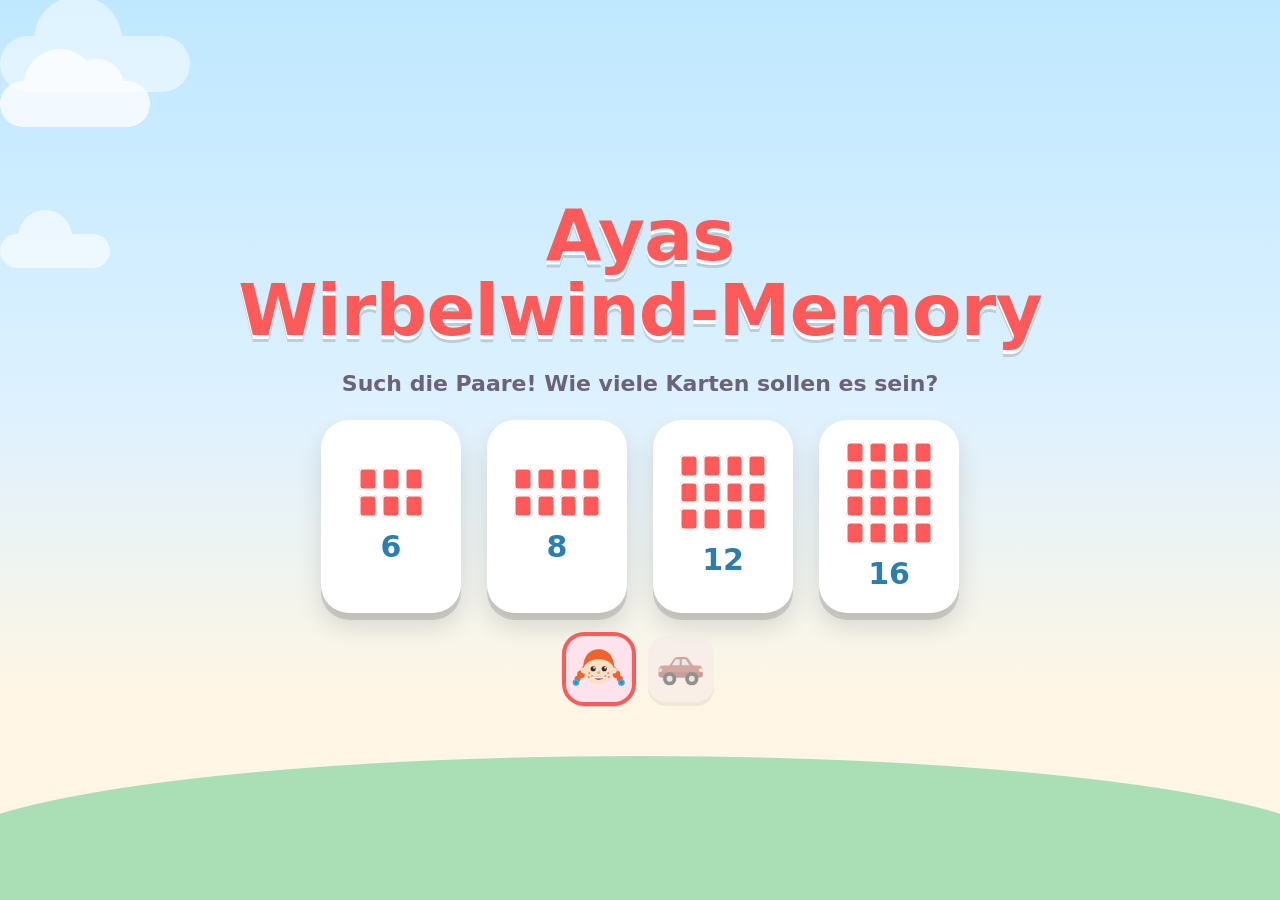
==== games/memory/index.html @ cf398a58 "Memory game for Aya: engine, two themes, offline support A static, dependency-free memory game aimed" ====
<!DOCTYPE html>
<html lang="de">
<head>
<meta charset="utf-8">
<meta name="viewport" content="width=device-width, initial-scale=1, maximum-scale=1, user-scalable=no, viewport-fit=cover">
<meta name="theme-color" content="#BFE8FF">
<meta name="description" content="Ein Memory-Spiel fuer kleine Kinder - Maus und Touchscreen.">
<title>Ayas Wirbelwind-Memory</title>

<link rel="manifest" href="manifest.webmanifest">
<meta name="mobile-web-app-capable" content="yes">
<meta name="apple-mobile-web-app-capable" content="yes">
<meta name="apple-mobile-web-app-status-bar-style" content="black-translucent">
<link rel="apple-touch-icon" href="icons/icon-192.png">
<link rel="icon" href="icons/icon.svg" type="image/svg+xml">

<link rel="stylesheet" href="../../shared/cbb-tokens.css">
<link rel="stylesheet" href="../../shared/kids-ui.css">
<link rel="stylesheet" href="css/game.css">
</head>
<body>

<div class="sky" aria-hidden="true">
  <div class="cloud c1"></div>
  <div class="cloud c2"></div>
  <div class="cloud c3"></div>
</div>

<div class="app">

  <!-- ============ START ============ -->
  <section id="screen-start" class="screen" aria-label="Spiel starten">
    <h1 id="title" class="title">Memory</h1>
    <p class="subtitle">Such die Paare! Wie viele Karten sollen es sein?</p>
    <div id="levels"></div>
    <div id="themes" class="themes" role="group" aria-label="Bilder auswaehlen"></div>
  </section>

  <!-- ============ GAME ============ -->
  <section id="screen-game" class="screen" aria-label="Spielfeld" aria-hidden="true">
    <header class="topbar">
      <button id="btn-home" class="icon-btn" type="button" aria-label="Zurueck zur Auswahl">
        <svg viewBox="0 0 24 24" aria-hidden="true">
          <path fill="currentColor" d="M12 3 2 12h3v9h6v-6h2v6h6v-9h3z"/>
        </svg>
      </button>

      <div id="progress" class="progress" role="img" aria-label="Fortschritt"></div>

      <div class="topbar-right">
        <button id="btn-sound" class="icon-btn" type="button" aria-pressed="false" aria-label="Ton ausschalten">
          <svg class="icon-on" viewBox="0 0 24 24" aria-hidden="true">
            <path fill="currentColor" d="M4 9v6h4l5 4V5L8 9zm12.5 3a4.5 4.5 0 0 0-2.5-4v8a4.5 4.5 0 0 0 2.5-4m-2.5 7.9A7 7 0 0 0 14 4.1v2.1a5 5 0 0 1 0 9.6z"/>
          </svg>
          <svg class="icon-off" viewBox="0 0 24 24" aria-hidden="true">
            <path fill="currentColor" d="M4 9v6h4l5 4V5L8 9zm17 1.4L19.6 9 17 11.6 14.4 9 13 10.4l2.6 2.6L13 15.6 14.4 17 17 14.4 19.6 17 21 15.6 18.4 13z"/>
          </svg>
        </button>

        <button id="btn-full" class="icon-btn" type="button" aria-pressed="false" aria-label="Vollbild starten">
          <svg class="icon-on" viewBox="0 0 24 24" aria-hidden="true">
            <path fill="currentColor" d="M3 3h7v2.6H5.6V10H3zm11 0h7v7h-2.6V5.6H14zM3 14h2.6v4.4H10V21H3zm15.4 0H21v7h-7v-2.6h4.4z"/>
          </svg>
          <svg class="icon-off" viewBox="0 0 24 24" aria-hidden="true">
            <path fill="currentColor" d="M10 3v7H3V7.4h4.4V3zm4 0h2.6v4.4H21V10h-7zM3 14h7v7H7.4v-4.4H3zm11 0h7v2.6h-4.4V21H14z"/>
          </svg>
        </button>
      </div>
    </header>

    <div id="board">
      <div id="grid" class="grid"></div>
    </div>
  </section>

  <!-- ============ WIN ============ -->
  <section id="screen-win" class="screen" aria-label="Geschafft" aria-hidden="true">
    <div id="win-hero" class="win-hero" aria-hidden="true"></div>
    <h2 class="win-title">Geschafft!</h2>
    <div class="win-actions">
      <button id="btn-again" class="kid-btn" type="button">
        <svg viewBox="0 0 24 24" aria-hidden="true">
          <path d="M12 5V2L7.5 6.5 12 11V8a5 5 0 1 1-5 5H4a8 8 0 1 0 8-8"/>
        </svg>
        Nochmal
      </button>
      <button id="btn-other" class="kid-btn" type="button">
        <svg viewBox="0 0 24 24" aria-hidden="true">
          <path d="M3 3h8v8H3zm10 0h8v8h-8zM3 13h8v8H3zm10 0h8v8h-8z"/>
        </svg>
        Andere Karten
      </button>
    </div>
  </section>

</div>

<canvas id="confetti" aria-hidden="true"></canvas>
<div id="fx" aria-hidden="true"></div>

<!-- registry first, then one file per theme -->
<script src="js/themes.js"></script>
<script src="js/themes/wirbelwind.js"></script>
<script src="js/themes/fahrzeuge.js"></script>

<script src="js/audio.js"></script>
<script src="js/confetti.js"></script>
<script src="js/game.js"></script>
<script src="js/pwa.js"></script>
</body>
</html>
---- shared/cbb-tokens.css ----
/* ============================================================
   cbb-digital.com — shared design tokens
   Used by every game under *.cbb-digital.com
   ------------------------------------------------------------
   TODO(christian): replace the PLACEHOLDER brand values below
   with the real cbb-digital CI once available. Everything else
   in this file (spacing, radii, motion) is safe to keep.
   ============================================================ */

:root {
  /* --- Brand (PLACEHOLDER) ------------------------------- */
  --cbb-brand:        #1f6feb;
  --cbb-brand-dark:   #12489c;
  --cbb-ink:          #16141f;
  --cbb-paper:        #ffffff;
  --cbb-muted:        #6b6878;

  /* --- Playful palette (kids games) ----------------------- */
  --toy-red:      #ff5a5a;
  --toy-red-dk:   #d83a3a;
  --toy-yellow:   #ffc93c;
  --toy-orange:   #f2622b;
  --toy-blue:     #3fa7e0;
  --toy-blue-dk:  #2a7fb0;
  --toy-green:    #57c785;
  --toy-plum:     #8a63c9;
  --toy-pink:     #ff8fb1;
  --toy-cream:    #fff6e5;
  --toy-sand:     #ffe9c2;
  --toy-ink:      #2e2a3b;
  --toy-gold:     #f3b52c;

  /* --- Themeable surface ----------------------------------
     A game theme overwrites these at runtime (see themes.js).
     The values here are the fallback, so the page still looks
     right if a theme fails to load.                          */
  --sky-top:    #BFE8FF;
  --sky-mid:    #DDF1FF;
  --sky-bottom: #FFF6E5;
  --meadow:     #57C785;
  --back-a:     #FF5A5A;
  --back-b:     #FFF3F3;
  --back-badge: #F3B52C;
  --title-ink:  #FF5A5A;
  --accent:     #3FA7E0;

  /* --- Geometry ------------------------------------------- */
  --r-sm: 10px;
  --r-md: 18px;
  --r-lg: 28px;
  --r-pill: 999px;

  /* --- Motion --------------------------------------------- */
  --ease-spring: cubic-bezier(.34, 1.56, .64, 1);
  --ease-out:    cubic-bezier(.22, .61, .36, 1);
  --dur-fast:   160ms;
  --dur-med:    340ms;
  --dur-flip:   460ms;

  /* --- Depth ---------------------------------------------- */
  --shadow-card: 0 6px 0 rgba(0,0,0,.14), 0 12px 24px rgba(0,0,0,.18);
  --shadow-lift: 0 10px 0 rgba(0,0,0,.14), 0 20px 36px rgba(0,0,0,.22);
}

@media (prefers-reduced-motion: reduce) {
  :root { --dur-fast: 1ms; --dur-med: 1ms; --dur-flip: 1ms; }
}
---- shared/kids-ui.css ----
/* ============================================================
   kids-ui.css — shared primitives for all "Aya Spiele"
   Toddler-proof defaults: no scroll, no zoom, no text selection,
   no accidental browser gestures, huge hit areas.
   ============================================================ */

*, *::before, *::after { box-sizing: border-box; }

/* `hidden` must beat the display values set further down, otherwise
   hiding a grid/flex button in JS silently does nothing. */
[hidden] { display: none !important; }

html, body {
  height: 100%;
  margin: 0;
  padding: 0;
  overflow: hidden;                 /* a 3-year-old must never scroll away */
  overscroll-behavior: none;
  background: var(--toy-cream);
  color: var(--toy-ink);
  font-family: "Baloo 2", "Comic Sans MS", "Segoe UI Rounded",
               "Trebuchet MS", system-ui, sans-serif;
  -webkit-font-smoothing: antialiased;
}

body {
  /* kill every touch gesture we do not want on a touchscreen PC */
  touch-action: manipulation;
  -webkit-user-select: none;
  user-select: none;
  -webkit-tap-highlight-color: transparent;
  -webkit-touch-callout: none;
}

img, svg { display: block; max-width: 100%; pointer-events: none; }

/* ---------- Big friendly button ---------- */
.kid-btn {
  appearance: none;
  border: none;
  cursor: pointer;
  font: inherit;
  font-weight: 800;
  color: #fff;
  background: var(--toy-blue);
  border-radius: var(--r-pill);
  padding: 0.7em 1.4em;
  min-width: 64px;
  min-height: 64px;                 /* >= 44px WCAG, generous for small hands */
  box-shadow: 0 6px 0 rgba(0,0,0,.18);
  transition: transform var(--dur-fast) var(--ease-spring),
              box-shadow var(--dur-fast) var(--ease-out),
              filter var(--dur-fast) var(--ease-out);
  touch-action: manipulation;
}
.kid-btn:hover   { filter: brightness(1.06); transform: translateY(-2px); }
.kid-btn:active  { transform: translateY(4px); box-shadow: 0 2px 0 rgba(0,0,0,.18); }
.kid-btn:focus-visible { outline: 4px solid var(--toy-ink); outline-offset: 4px; }

/* ---------- Small round icon button (parent controls) ---------- */
.icon-btn {
  appearance: none; border: none; cursor: pointer;
  width: 52px; height: 52px;
  display: grid; place-items: center;
  border-radius: 50%;
  background: rgba(255,255,255,.72);
  color: var(--toy-ink);
  box-shadow: 0 3px 0 rgba(0,0,0,.12);
  transition: transform var(--dur-fast) var(--ease-spring),
              background var(--dur-fast) var(--ease-out);
  touch-action: manipulation;
}
.icon-btn:hover  { background: #fff; transform: translateY(-2px); }
.icon-btn:active { transform: translateY(2px); }
.icon-btn:focus-visible { outline: 4px solid var(--toy-ink); outline-offset: 3px; }
.icon-btn svg { width: 26px; height: 26px; }

.visually-hidden {
  position: absolute; width: 1px; height: 1px;
  margin: -1px; padding: 0; overflow: hidden;
  clip: rect(0 0 0 0); white-space: nowrap; border: 0;
}
---- games/memory/css/game.css ----
/* ============================================================
   game.css - "Ayas Wirbelwind-Memory"
   ------------------------------------------------------------
   Transform layering, so nothing fights over `transform`:
     .card        -> keyframe animations (deal / float / wobble / wave)
     .card-inner  -> pointer state + flip, composed from CSS variables
     .face        -> flat, never transformed except the static 180deg
   ============================================================ */

/* ---------- stage ------------------------------------------------- */

.app {
  position: fixed;
  inset: 0;
  display: flex;
  flex-direction: column;
}

.sky {
  position: fixed;
  inset: 0;
  z-index: 0;
  background: linear-gradient(180deg,
              var(--sky-top) 0%, var(--sky-mid) 44%, var(--sky-bottom) 78%);
  overflow: hidden;
  transition: background var(--dur-med) var(--ease-out);
}
.sky::after {                       /* meadow along the bottom edge */
  content: '';
  position: absolute;
  left: -5%; right: -5%; bottom: -6%;
  height: 22%;
  background: var(--meadow);
  border-radius: 50% 50% 0 0;
  opacity: .5;
}

.cloud {
  position: absolute;
  background: #fff;
  border-radius: 100px;
  opacity: .78;
  animation: drift linear infinite;
}
.cloud::before, .cloud::after {
  content: '';
  position: absolute;
  background: #fff;
  border-radius: 50%;
}
.cloud.c1 { width: 150px; height: 46px; top: 9%;  animation-duration: 78s; }
.cloud.c1::before { width: 72px; height: 72px; left: 24px; top: -32px; }
.cloud.c1::after  { width: 54px; height: 54px; right: 26px; top: -22px; }
.cloud.c2 { width: 110px; height: 34px; top: 26%; animation-duration: 112s; animation-delay: -40s; opacity: .6; }
.cloud.c2::before { width: 54px; height: 54px; left: 18px; top: -24px; }
.cloud.c3 { width: 190px; height: 56px; top: 4%;  animation-duration: 145s; animation-delay: -90s; opacity: .5; }
.cloud.c3::before { width: 88px; height: 88px; left: 34px; top: -40px; }

@keyframes drift {
  from { transform: translateX(-260px); }
  to   { transform: translateX(calc(100vw + 260px)); }
}

/* ---------- screens ----------------------------------------------- */

.screen {
  position: absolute;
  inset: 0;
  z-index: 1;
  display: flex;
  flex-direction: column;
  opacity: 0;
  visibility: hidden;
  pointer-events: none;
  transition: opacity var(--dur-med) var(--ease-out),
              visibility 0s linear var(--dur-med);
}
.screen.is-active {
  opacity: 1;
  visibility: visible;
  pointer-events: auto;
  transition: opacity var(--dur-med) var(--ease-out), visibility 0s;
}

/* ---------- start screen ------------------------------------------ */

#screen-start {
  align-items: center;
  justify-content: center;
  gap: clamp(12px, 2.6vh, 30px);
  padding-top:    max(3vh, env(safe-area-inset-top));
  padding-right:  max(4vw, env(safe-area-inset-right));
  padding-bottom: max(3vh, env(safe-area-inset-bottom));
  padding-left:   max(4vw, env(safe-area-inset-left));
  text-align: center;
  overflow-y: auto;                 /* tiny phones in landscape */
  overscroll-behavior: contain;
}

.title {
  margin: 0;
  font-size: clamp(30px, 6.4vw, 72px);
  font-weight: 900;
  line-height: 1.04;
  color: var(--title-ink);
  letter-spacing: -.01em;
  text-shadow: 0 4px 0 #fff, 0 7px 0 rgba(0,0,0,.14);
  animation: bob 3.6s ease-in-out infinite;
}
.subtitle {
  margin: 0;
  font-size: clamp(15px, 2.2vw, 22px);
  font-weight: 700;
  color: #6A6478;
}

#levels {
  display: flex;
  flex-wrap: wrap;
  justify-content: center;
  align-items: stretch;            /* all four tiles the same height */
  gap: clamp(12px, 2.4vw, 26px);
}

.level-btn {
  appearance: none;
  border: none;
  cursor: pointer;
  font: inherit;
  display: flex;
  flex-direction: column;
  align-items: center;
  justify-content: center;
  gap: 12px;
  min-width: clamp(96px, 12vw, 140px);
  padding: clamp(14px, 2vw, 22px);
  border-radius: var(--r-lg);
  background: #fff;
  box-shadow: 0 7px 0 rgba(0,0,0,.13), 0 14px 26px rgba(0,0,0,.12);
  transition: transform var(--dur-fast) var(--ease-spring),
              box-shadow var(--dur-fast) var(--ease-out);
  touch-action: manipulation;
}
.level-btn:hover  { transform: translateY(-6px); box-shadow: 0 13px 0 rgba(0,0,0,.13), 0 20px 32px rgba(0,0,0,.14); }
.level-btn:active { transform: translateY(3px); box-shadow: 0 3px 0 rgba(0,0,0,.13); }
.level-btn:focus-visible { outline: 5px solid var(--toy-ink); outline-offset: 4px; }

.mini {
  display: grid;
  grid-template-columns: repeat(var(--mc, 4), 1fr);
  gap: 5px;
}
.mini i {
  display: block;
  width: clamp(12px, 1.4vw, 18px);
  height: clamp(14px, 1.7vw, 22px);
  border-radius: 4px;
  background: var(--back-a);
  box-shadow: inset 0 0 0 1.5px #fff;
}
.level-count {
  font-size: clamp(20px, 2.4vw, 30px);
  font-weight: 900;
  color: var(--toy-blue-dk);
}

/* ---------- theme picker (only rendered when >1 theme) -------------- */

.themes {
  display: flex;
  flex-wrap: wrap;
  justify-content: center;
  gap: clamp(8px, 1.6vw, 16px);
}
.theme-btn {
  appearance: none;
  border: none;
  padding: 0;
  cursor: pointer;
  background: none;
  border-radius: var(--r-md);
  transition: transform var(--dur-fast) var(--ease-spring);
  touch-action: manipulation;
}
.theme-btn:hover  { transform: translateY(-4px); }
.theme-btn:active { transform: translateY(2px); }
.theme-btn:focus-visible { outline: 4px solid var(--toy-ink); outline-offset: 4px; }

.theme-thumb {
  display: grid;
  place-items: center;
  width:  clamp(46px, 6vw, 66px);
  aspect-ratio: 1;
  border-radius: var(--r-md);
  background: var(--motif-bg, #fff);
  box-shadow: 0 4px 0 rgba(0,0,0,.12);
  opacity: .5;
  filter: saturate(.55);
  transition: opacity var(--dur-fast) var(--ease-out),
              filter var(--dur-fast) var(--ease-out),
              box-shadow var(--dur-fast) var(--ease-out);
}
.theme-thumb svg { width: 84%; height: 84%; }
.theme-btn.is-on .theme-thumb {
  opacity: 1;
  filter: none;
  box-shadow: 0 0 0 4px var(--title-ink), 0 5px 0 rgba(0,0,0,.14);
}

/* ---------- game screen ------------------------------------------- */

/* Safe-area aware padding: notches and home indicators must not eat
   cards or the top bar on a phone. */
#screen-game {
  padding-top:    max(10px, env(safe-area-inset-top));
  padding-right:  max(clamp(10px, 2vw, 22px), env(safe-area-inset-right));
  padding-bottom: max(clamp(10px, 2vh, 20px), env(safe-area-inset-bottom));
  padding-left:   max(clamp(10px, 2vw, 22px), env(safe-area-inset-left));
}

.topbar {
  flex: 0 0 auto;
  display: flex;
  align-items: center;
  gap: 12px;
  padding-bottom: 8px;
}
.topbar-right { margin-left: auto; display: flex; gap: 10px; }

.progress {
  display: flex;
  gap: clamp(4px, .8vw, 9px);
  flex: 1;
  justify-content: center;
  min-width: 0;
}
.pip {
  width: clamp(26px, 3.4vw, 44px);
  height: clamp(26px, 3.4vw, 44px);
  display: grid;
  place-items: center;
}
.pip svg { width: 100%; height: 100%; fill: rgba(255,255,255,.75); transition: fill var(--dur-med) var(--ease-out); }
.pip.on svg {
  fill: var(--toy-gold);
  filter: drop-shadow(0 2px 0 rgba(0,0,0,.16));
  animation: pop 460ms var(--ease-spring);
}

#board {
  flex: 1 1 auto;
  min-height: 0;
  min-width: 0;
  display: grid;
  place-items: center;
  /* Containment backstop. layout() floors every dimension so the grid
     cannot exceed this box, but a resize is observed one frame after
     it happens; without this, that frame showed a sliver of the next
     card column beside the board. The margin leaves room for the
     hover lift and the win wave, which are meant to break out. */
  overflow: clip;
  overflow-clip-margin: 32px;
}

.grid {
  display: grid;
  grid-template-columns: repeat(var(--cols, 4), var(--card-w, 110px));
  gap: var(--gap, 14px);
  justify-content: center;
  align-content: center;
}

/* ---------- card --------------------------------------------------- */

.card {
  appearance: none;
  border: 0;
  padding: 0;
  background: none;
  cursor: pointer;
  width: var(--card-w, 110px);
  height: var(--card-h, 130px);
  perspective: 1000px;
  touch-action: manipulation;
  border-radius: var(--r-md);
  /* Two time values per animation only - a third makes the whole
     shorthand invalid. The float delay already includes the time
     the deal animation needs, so float takes over after it. */
  animation: deal 540ms var(--ease-spring) backwards,
             float 4.2s ease-in-out var(--float-delay, 700ms) infinite;
}
.card:focus-visible { outline: 5px solid var(--toy-ink); outline-offset: 5px; }

.card-inner {
  display: block;          /* it is a <span>: without this it has no box */
  position: relative;
  width: 100%;
  height: 100%;
  transform-style: preserve-3d;
  transform: translateY(var(--lift, 0px)) scale(var(--scl, 1)) rotateY(var(--flip, 0deg));
  transition: transform var(--dur-flip) var(--ease-spring);
}
.card.is-flipped .card-inner,
.card.is-matched .card-inner { --flip: 180deg; }

/* Hover is mouse-only; a touch device would get a stuck hover state. */
@media (hover: hover) and (pointer: fine) {
  .card:not(.is-matched):hover .card-inner { --lift: -8px; --scl: 1.045; }
}
.card:not(.is-matched):active .card-inner { --scl: .94; --lift: 0px; }

.face {
  position: absolute;
  inset: 0;
  display: grid;
  place-items: center;
  border-radius: var(--r-md);
  backface-visibility: hidden;
  -webkit-backface-visibility: hidden;
  overflow: hidden;
  box-shadow: var(--shadow-card);
}

.back {
  background: repeating-linear-gradient(45deg,
              var(--back-a) 0 16px, var(--back-b) 16px 32px);
  box-shadow: inset 0 0 0 6px #fff, var(--shadow-card);
}
.back-star {
  width: 46%;
  aspect-ratio: 1;
  display: grid;
  place-items: center;
  background: #fff;
  border-radius: 50%;
  box-shadow: 0 3px 0 rgba(0,0,0,.12);
}
.back-star svg { width: 74%; height: 74%; fill: var(--back-badge); }

.front {
  background: var(--motif-bg, #fff);
  transform: rotateY(180deg);
  box-shadow: inset 0 0 0 6px #fff, var(--shadow-card);
}
.front svg { width: 84%; height: 84%; }

/* States ----------------------------------------------------------- */

.card.is-flipped { animation: none; }

.card.is-matched {
  animation: pop 520ms var(--ease-spring);
  cursor: default;
}
.card.is-matched .front {
  box-shadow: inset 0 0 0 6px var(--toy-gold), 0 0 0 4px rgba(243,181,44,.4), var(--shadow-card);
}

.card.is-wobble { animation: wobble 340ms ease-in-out; }
.card.is-wave   { animation: wave 900ms var(--ease-spring) var(--wave-delay, 0ms); }

/* ---------- win screen --------------------------------------------- */

#screen-win {
  align-items: center;
  justify-content: center;
  gap: clamp(12px, 2.6vh, 28px);
  padding-top:    max(4vh, env(safe-area-inset-top));
  padding-right:  max(5vw, env(safe-area-inset-right));
  padding-bottom: max(4vh, env(safe-area-inset-bottom));
  padding-left:   max(5vw, env(safe-area-inset-left));
  text-align: center;
  background: rgba(255, 246, 229, .82);
  backdrop-filter: blur(3px);
}

.win-hero {
  width: clamp(120px, 22vh, 210px);
  aspect-ratio: 1;
  border-radius: 50%;
  background: #fff;
  display: grid;
  place-items: center;
  box-shadow: 0 10px 0 rgba(0,0,0,.12), 0 22px 40px rgba(0,0,0,.18);
  animation: cheer 1.5s var(--ease-spring) infinite;
}
.win-hero svg { width: 84%; height: 84%; }

.win-title {
  margin: 0;
  font-size: clamp(38px, 8vw, 88px);
  font-weight: 900;
  color: var(--toy-green);
  text-shadow: 0 4px 0 #fff, 0 8px 0 rgba(0,0,0,.13);
}

.win-actions { display: flex; flex-wrap: wrap; gap: 18px; justify-content: center; }
.win-actions .kid-btn { font-size: clamp(17px, 2.3vw, 26px); }
#btn-again { background: var(--toy-green); }
#btn-other { background: var(--toy-plum); }
.kid-btn svg { width: 1.4em; height: 1.4em; fill: currentColor; }
.kid-btn { display: inline-flex; align-items: center; gap: .55em; }

/* ---------- effect layers ------------------------------------------ */

#confetti, #fx {
  position: fixed;
  inset: 0;
  z-index: 60;
  pointer-events: none;
}
#confetti { z-index: 55; }

.spark {
  position: fixed;
  width: 26px;
  height: 26px;
  margin: -13px 0 0 -13px;
  animation: spark 880ms var(--ease-out) forwards;
}
.spark svg { width: 100%; height: 100%; fill: var(--toy-gold); }

/* ---------- icon button state -------------------------------------- */

.icon-btn .icon-off { display: none; }
.icon-btn.is-off .icon-on  { display: none; }
.icon-btn.is-off .icon-off { display: block; }
.icon-btn.is-off { color: #A09BAE; }

/* ---------- keyframes ----------------------------------------------- */

/* Stays inside the board's clip margin so dealing is never cut off. */
@keyframes deal {
  from { opacity: 0; transform: translateY(-26px) scale(.52) rotate(-9deg); }
  to   { opacity: 1; transform: none; }
}
@keyframes float {
  0%, 100% { transform: translateY(0) rotate(0deg); }
  50%      { transform: translateY(-5px) rotate(.5deg); }
}
@keyframes wobble {
  0%, 100% { transform: rotate(0deg); }
  20%      { transform: rotate(-5deg); }
  45%      { transform: rotate(4.5deg); }
  70%      { transform: rotate(-2.5deg); }
}
@keyframes wave {
  0%, 100% { transform: translateY(0) rotate(0deg); }
  40%      { transform: translateY(-24px) rotate(-4deg); }
  70%      { transform: translateY(4px) rotate(2deg); }
}
@keyframes pop {
  0%   { transform: scale(1); }
  45%  { transform: scale(1.14); }
  100% { transform: scale(1); }
}
@keyframes bob {
  0%, 100% { transform: translateY(0) rotate(-1deg); }
  50%      { transform: translateY(-9px) rotate(1deg); }
}
@keyframes cheer {
  0%, 100% { transform: translateY(0) rotate(-3deg) scale(1); }
  50%      { transform: translateY(-12px) rotate(3deg) scale(1.04); }
}
@keyframes spark {
  from { transform: translate(0, 0) scale(.35) rotate(0deg); opacity: 1; }
  to   { transform: translate(var(--dx), var(--dy)) scale(1.15) rotate(170deg); opacity: 0; }
}

/* The sun's rays, animated from inside the motif SVG. */
.m-spin {
  transform-origin: 50px 50px;
  animation: slowspin 26s linear infinite;
}
@keyframes slowspin { to { transform: rotate(360deg); } }

/* ---------- reduced motion ------------------------------------------ */

@media (prefers-reduced-motion: reduce) {
  .card, .title, .win-hero, .cloud, .m-spin, .pip.on svg { animation: none !important; }
  .card.is-wobble, .card.is-wave, .card.is-matched { animation: none !important; }
  .spark { display: none; }
}

/* ---------- small and short screens ---------------------------------
   Eight progress stars plus three 52px buttons do not fit across a
   360px phone. The stars shrink first, the buttons second - both stay
   above the 44px touch target until the screen is genuinely tiny. */

.pip { flex: 0 1 auto; min-width: 14px; }

@media (max-width: 560px) {
  .topbar { gap: 8px; }
  .progress { gap: 3px; }
  .pip { width: clamp(16px, 4.4vw, 30px); height: clamp(16px, 4.4vw, 30px); }
  .icon-btn { width: 46px; height: 46px; }
  .icon-btn svg { width: 23px; height: 23px; }
  .topbar-right { gap: 7px; }
}

@media (max-width: 380px) {
  .icon-btn { width: 42px; height: 42px; }
  .icon-btn svg { width: 21px; height: 21px; }
}

/* Short screens: phones in landscape, small laptops. */
@media (max-height: 560px) {
  #screen-start { gap: 9px; }
  .title { font-size: clamp(22px, 4.6vw, 40px); }
  .subtitle { display: none; }
  .level-btn { padding: 10px 14px; gap: 7px; }
  .theme-thumb { width: clamp(38px, 5vw, 52px); }
  .win-hero { width: clamp(84px, 17vh, 130px); }
  .win-title { font-size: clamp(28px, 6vw, 52px); }
}

/* Very short: drop the top bar to the bare minimum so the board keeps
   its height - the cards are the game, the chrome is not. */
@media (max-height: 420px) {
  #screen-game { padding-top: max(6px, env(safe-area-inset-top)); }
  .topbar { padding-bottom: 4px; }
  .icon-btn { width: 38px; height: 38px; }
  .icon-btn svg { width: 19px; height: 19px; }
  .pip { width: clamp(14px, 3vh, 22px); height: clamp(14px, 3vh, 22px); }
}
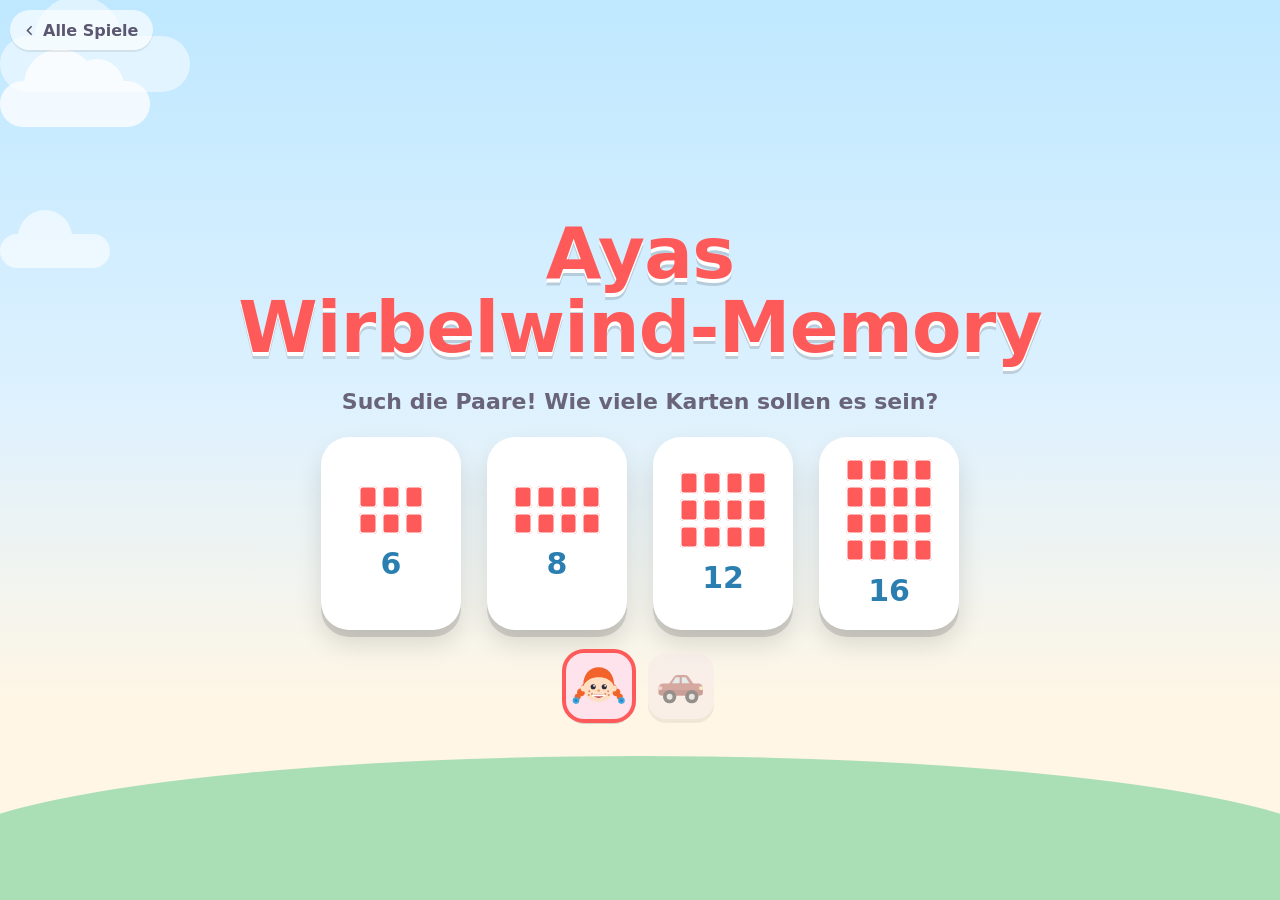
==== commit 02a738f8: "Remove auto-fullscreen, add a way back to the portal Requesting element fullscreen makes the browser" ====
--- a/games/memory/index.html
+++ b/games/memory/index.html
@@ -4,7 +4,7 @@
 <meta charset="utf-8">
 <meta name="viewport" content="width=device-width, initial-scale=1, maximum-scale=1, user-scalable=no, viewport-fit=cover">
 <meta name="theme-color" content="#BFE8FF">
-<meta name="description" content="Ein Memory-Spiel fuer kleine Kinder - Maus und Touchscreen.">
+<meta name="description" content="Ein Memory-Spiel für kleine Kinder - Maus und Touchscreen.">
 <title>Ayas Wirbelwind-Memory</title>
 
 <link rel="manifest" href="manifest.webmanifest">
@@ -30,16 +30,31 @@
 
   <!-- ============ START ============ -->
   <section id="screen-start" class="screen" aria-label="Spiel starten">
+    <div class="start-bar">
+      <a id="btn-back" class="back-link" href="../../index.html">
+        <svg viewBox="0 0 24 24" aria-hidden="true">
+          <path fill="currentColor" d="M15.4 7.4 14 6l-6 6 6 6 1.4-1.4-4.6-4.6z"/>
+        </svg>
+        Alle Spiele
+      </a>
+      <button id="btn-install" class="back-link" type="button" hidden>
+        <svg viewBox="0 0 24 24" aria-hidden="true">
+          <path fill="currentColor" d="M12 3v10.2l3.6-3.6L17 11l-5 5-5-5 1.4-1.4L12 13.2V3zM5 18h14v2H5z"/>
+        </svg>
+        Aufs Tablet legen
+      </button>
+    </div>
+
     <h1 id="title" class="title">Memory</h1>
     <p class="subtitle">Such die Paare! Wie viele Karten sollen es sein?</p>
     <div id="levels"></div>
-    <div id="themes" class="themes" role="group" aria-label="Bilder auswaehlen"></div>
+    <div id="themes" class="themes" role="group" aria-label="Bilder auswählen"></div>
   </section>
 
   <!-- ============ GAME ============ -->
   <section id="screen-game" class="screen" aria-label="Spielfeld" aria-hidden="true">
     <header class="topbar">
-      <button id="btn-home" class="icon-btn" type="button" aria-label="Zurueck zur Auswahl">
+      <button id="btn-home" class="icon-btn" type="button" aria-label="Zurück zur Auswahl">
         <svg viewBox="0 0 24 24" aria-hidden="true">
           <path fill="currentColor" d="M12 3 2 12h3v9h6v-6h2v6h6v-9h3z"/>
         </svg>
--- a/shared/cbb-tokens.css
+++ b/shared/cbb-tokens.css
@@ -2,18 +2,57 @@
    cbb-digital.com — shared design tokens
    Used by every game under *.cbb-digital.com
    ------------------------------------------------------------
-   TODO(christian): replace the PLACEHOLDER brand values below
-   with the real cbb-digital CI once available. Everything else
-   in this file (spacing, radii, motion) is safe to keep.
+   The --cbb-* block below is the real cbb-digital.com CI, taken
+   from the live site so the games portal matches it exactly.
+   Keep the German token names: they are the brand's own
+   vocabulary and staying consistent with it is the point.
+
+   The --toy-* palette further down is deliberately separate. The
+   portal wears the brand; the games themselves do not - corporate
+   petrol is the wrong palette for a 3-year-old.
    ============================================================ */
 
+/* Self-hosted, same as the main site - no Google Fonts request,
+   so no third-party call and no GDPR question to answer. */
+@font-face {
+  font-family: 'Space Grotesk';
+  src: url('fonts/space-grotesk-latin-500-normal.woff2') format('woff2');
+  font-weight: 500; font-style: normal; font-display: swap;
+}
+@font-face {
+  font-family: 'Space Grotesk';
+  src: url('fonts/space-grotesk-latin-700-normal.woff2') format('woff2');
+  font-weight: 700; font-style: normal; font-display: swap;
+}
+@font-face {
+  font-family: 'Inter';
+  src: url('fonts/inter-latin-400-normal.woff2') format('woff2');
+  font-weight: 400; font-style: normal; font-display: swap;
+}
+@font-face {
+  font-family: 'Inter';
+  src: url('fonts/inter-latin-600-normal.woff2') format('woff2');
+  font-weight: 600; font-style: normal; font-display: swap;
+}
+
 :root {
-  /* --- Brand (PLACEHOLDER) ------------------------------- */
-  --cbb-brand:        #1f6feb;
-  --cbb-brand-dark:   #12489c;
-  --cbb-ink:          #16141f;
-  --cbb-paper:        #ffffff;
-  --cbb-muted:        #6b6878;
+  /* --- cbb-digital CI ------------------------------------- */
+  --cbb-tiefe:     #04262B;
+  --cbb-kern:      #0E5450;
+  --cbb-auftrieb:  #1C8377;
+  --cbb-signal:    #93EFD4;
+  --cbb-papier:    #FBFAF7;
+  --cbb-text:      #1A1A1A;
+  --cbb-verlauf:   linear-gradient(135deg, #04262B 0%, #0E5450 55%, #1C8377 100%);
+
+  --cbb-disp:  'Space Grotesk', 'Segoe UI', sans-serif;
+  --cbb-body:  Inter, 'Segoe UI', sans-serif;
+
+  --cbb-r-btn:   4px;
+  --cbb-r-card: 10px;
+  --cbb-s-block: 24px;
+  --cbb-s-innen: 16px;
+  --cbb-s-zeile:  8px;
 
   /* --- Playful palette (kids games) ----------------------- */
   --toy-red:      #ff5a5a;
--- a/games/memory/css/game.css
+++ b/games/memory/css/game.css
@@ -88,13 +88,60 @@
   align-items: center;
   justify-content: center;
   gap: clamp(12px, 2.6vh, 30px);
-  padding-top:    max(3vh, env(safe-area-inset-top));
+  /* leave room for the absolutely positioned .start-bar above */
+  padding-top:    calc(max(10px, env(safe-area-inset-top)) + 52px);
   padding-right:  max(4vw, env(safe-area-inset-right));
   padding-bottom: max(3vh, env(safe-area-inset-bottom));
   padding-left:   max(4vw, env(safe-area-inset-left));
   text-align: center;
   overflow-y: auto;                 /* tiny phones in landscape */
   overscroll-behavior: contain;
+}
+
+/* Way back to the portal, plus the install offer. Deliberately on the
+   start screen only: inside a round the child must not be one stray tap
+   away from leaving the game. */
+.start-bar {
+  position: absolute;
+  top: max(10px, env(safe-area-inset-top));
+  left: max(10px, env(safe-area-inset-left));
+  right: max(10px, env(safe-area-inset-right));
+  display: flex;
+  align-items: center;
+  gap: 10px;
+}
+.start-bar #btn-install { margin-left: auto; }
+
+.back-link {
+  appearance: none;
+  border: none;
+  cursor: pointer;
+  font: inherit;
+  font-size: clamp(13px, 1.5vw, 16px);
+  font-weight: 800;
+  display: inline-flex;
+  align-items: center;
+  gap: 4px;
+  padding: 9px 15px 9px 10px;
+  min-height: 40px;
+  border-radius: var(--r-pill);
+  background: rgba(255,255,255,.66);
+  color: #5C5770;
+  text-decoration: none;
+  box-shadow: 0 2px 0 rgba(0,0,0,.08);
+  transition: background var(--dur-fast) var(--ease-out),
+              transform var(--dur-fast) var(--ease-spring),
+              color var(--dur-fast) var(--ease-out);
+  touch-action: manipulation;
+}
+.back-link:hover  { background: #fff; color: var(--toy-ink); transform: translateY(-2px); }
+.back-link:active { transform: translateY(1px); }
+.back-link:focus-visible { outline: 4px solid var(--toy-ink); outline-offset: 3px; }
+.back-link svg { width: 19px; height: 19px; flex: none; }
+
+@media (max-width: 420px) {
+  .back-link { font-size: 12px; padding: 8px 12px 8px 8px; }
+  .back-link svg { width: 17px; height: 17px; }
 }
 
 .title {
